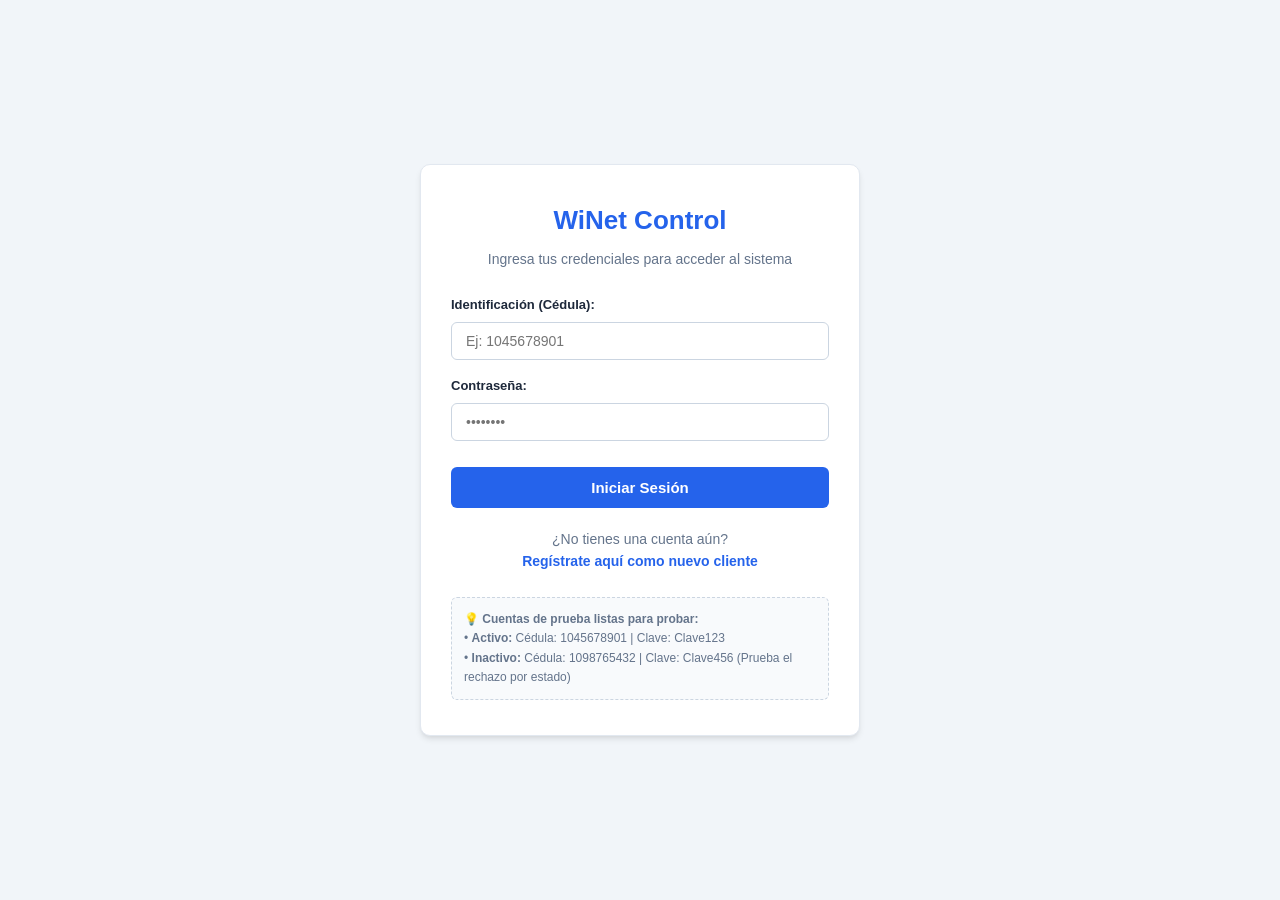
==== nuevo_proaula/frontend/index.html @ 90a19ce8 "feat: modulo frontend de login, registro y dashboard para Alejandro Escudero (#7)" ====
<!DOCTYPE html>
<html lang="es">
<head>
    <meta charset="UTF-8">
    <meta http-equiv="refresh" content="0; url=login.html">
    <title>Redirigiendo a WiNet Control</title>
</head>
<body>
    <p>Redirigiendo a la pantalla de inicio de sesión... <a href="login.html">Haz clic aquí si no redirige automáticamente</a>.</p>
</body>
</html>
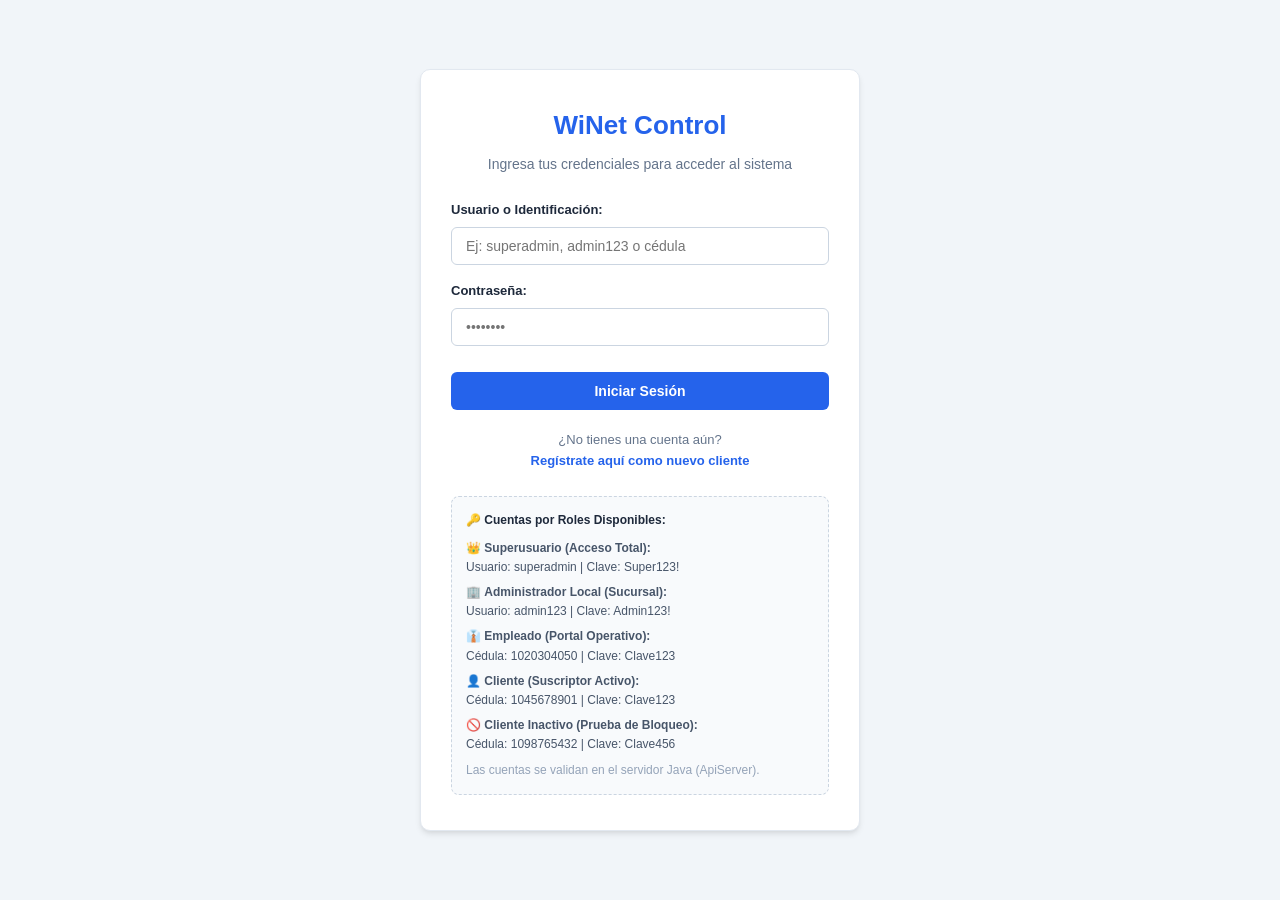
==== commit cd3fcefa: "fix(seguridad, clientes): hash con sal, cliente nuevo sin plan y favicon Seguridad (EncriptadorUtil)" ====
--- a/nuevo_proaula/frontend/index.html
+++ b/nuevo_proaula/frontend/index.html
@@ -4,6 +4,7 @@
     <meta charset="UTF-8">
     <meta http-equiv="refresh" content="0; url=login.html">
     <title>Redirigiendo a WiNet Control</title>
+    <link rel="icon" href="data:,">
 </head>
 <body>
     <p>Redirigiendo a la pantalla de inicio de sesión... <a href="login.html">Haz clic aquí si no redirige automáticamente</a>.</p>
